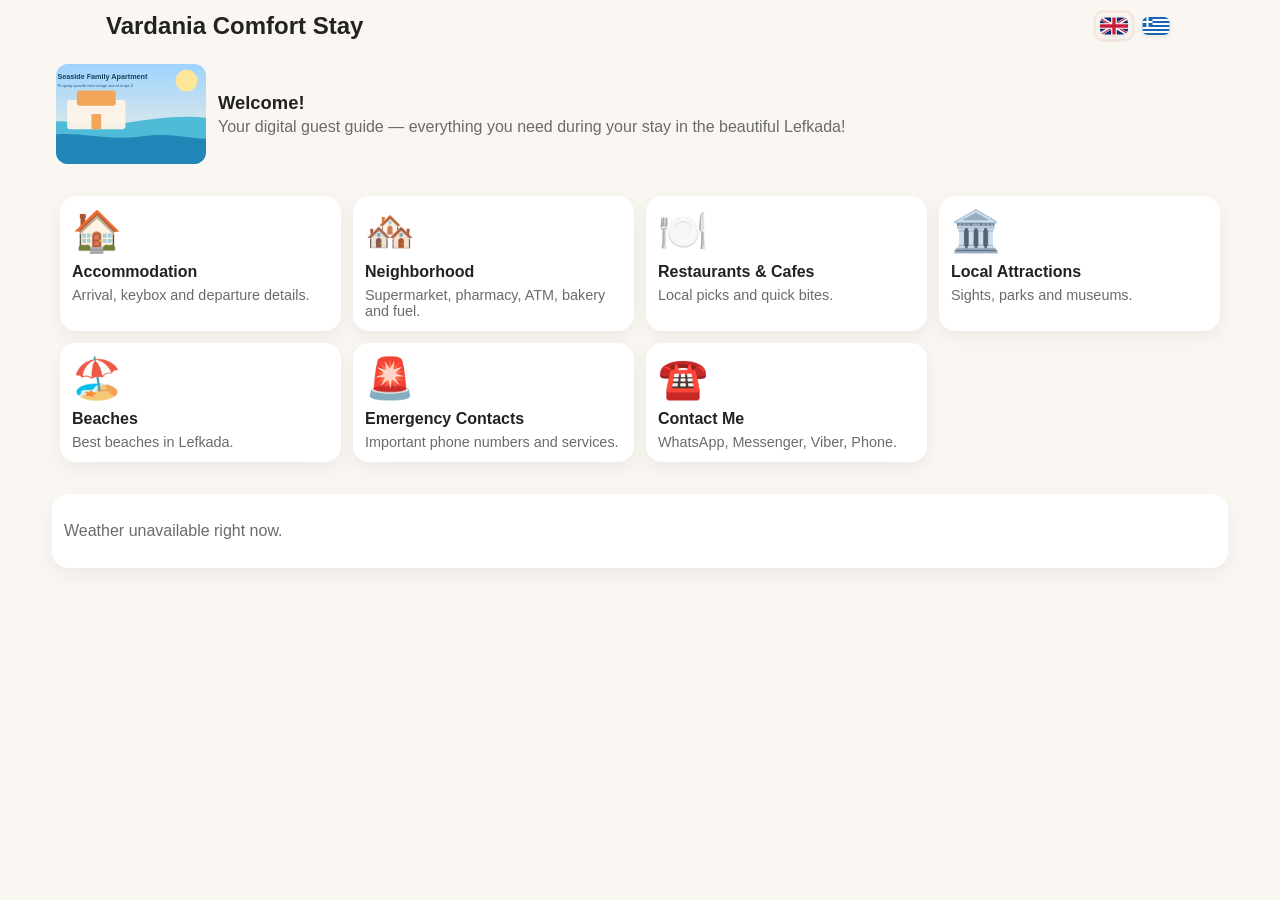
==== index.html @ e2b69347 "first commit" ====
<!doctype html>
<html lang="en">
  <head>
    <meta charset="utf-8" />
    <meta name="viewport" content="width=device-width,initial-scale=1" />
    <title>Apartment Guide</title>
    <link rel="icon" type="image/png" href="assets/images/favicon.png" />
    <link rel="stylesheet" href="assets/css/styles.css" />
  </head>
  <body>
    <header class="site-header">
      <div class="header-left">
        <div class="site-name">
          <span class="property-label" data-site-name>Cozy City Apartment</span>
        </div>
      </div>
      <div class="lang-switch" role="group" aria-label="Language switch">
        <button
          type="button"
          class="lang-btn active"
          data-lang="en"
          aria-label="Switch language to English"
        >
          <img
            src="assets/images/flag-gb.svg"
            alt="English"
            class="flag-icon"
          />
        </button>
        <button
          type="button"
          class="lang-btn"
          data-lang="gr"
          aria-label="Switch language to Greek"
        >
          <img src="assets/images/flag-gr.svg" alt="Greek" class="flag-icon" />
        </button>
      </div>
    </header>

    <main>
      <section class="hero">
        <img src="assets/images/house.png" alt="Apartment" class="hero-img" />
        <div class="hero-text">
          <h2 data-welcome-title>Welcome!</h2>
          <p data-welcome-text>
            Your digital guest guide — everything you need during your stay.
          </p>
        </div>
      </section>

      <section class="menu-grid" aria-label="Main navigation">
        <a class="card" href="pages/accommodation.html" data-card-id="checkin">
          <span class="card-icon">🏠</span>
          <h3>Accommodation</h3>
          <p>Arrival, keybox and departure details.</p>
        </a>

        <a
          class="card"
          href="pages/neighborhood.html"
          data-card-id="neighborhood"
        >
          <span class="card-icon">🏘️</span>
          <h3>Neighborhood</h3>
          <p>Supermarket, pharmacy, ATM, bakery and fuel.</p>
        </a>

        <a
          class="card"
          href="pages/restaurants.html"
          data-card-id="restaurants"
        >
          <span class="card-icon">🍽️</span>
          <h3>🍽 Restaurants</h3>
          <p>Our local picks and quick bites.</p>
        </a>

        <a
          class="card"
          href="pages/attractions.html"
          data-card-id="attractions"
        >
          <span class="card-icon">🏛️</span>
          <h3>Local Attractions</h3>
          <p>Sights, parks and museums nearby.</p>
        </a>

        <a class="card" href="pages/beaches.html" data-card-id="beaches">
          <span class="card-icon">🏖️</span>
          <h3>Beaches</h3>
          <p>Best beaches in Lefkada.</p>
        </a>

        <a class="card" href="pages/emergency.html" data-card-id="emergency">
          <span class="card-icon">🚨</span>
          <h3>Emergency Contacts</h3>
          <p>Important phone numbers and services.</p>
        </a>

        <a class="card" href="pages/contacts.html" data-card-id="contacts">
          <span class="card-icon">☎️</span>
          <h3>Contact Me</h3>
          <p>WhatsApp, Messenger, Viber and Phone.</p>
        </a>
      </section>
      <a
        class="weather-section"
        id="weather-section"
        aria-label="Open detailed weather for Lefkada (opens in new tab)"
        href="https://www.kairosradar.gr/kairos/leukada/10714543"
        target="_blank"
        rel="noopener noreferrer"
      >
        <div class="weather-top" role="presentation">
          <div class="weather-location" id="weather-location">Lefkada</div>
          <div class="weather-right">
            <div
              class="weather-current-icon"
              id="weather-current-icon"
              aria-hidden="true"
            ></div>
            <div class="weather-current-main">
              <div class="weather-current-temp" id="weather-current-temp">
                --°C
              </div>
              <div class="weather-desc" id="weather-desc">--</div>
            </div>
          </div>
        </div>
        <div class="forecast-row" id="forecast-row" aria-hidden="false"></div>
      </a>
    </main>

    <script src="assets/js/app.js"></script>
  </body>
</html>
---- assets/css/styles.css ----
:root {
  --bg: #faf7f3;
  --card: #fff;
  --muted: #6b6b6b;
  --accent: #c47a4a;
  --radius: 12px;
}
* {
  box-sizing: border-box;
}
body {
  font-family:
    -apple-system, BlinkMacSystemFont, "Segoe UI", Roboto, "Helvetica Neue",
    Arial;
  margin: 0;
  background: var(--bg);
  color: #222;
}
.site-header {
  display: flex;
  justify-content: space-between;
  align-items: center;
  padding: 12px 16px;
  background: transparent;
  gap: 12px;
}
.header-left {
  display: flex;
  align-items: center;
  gap: 12px;
}
.apt-name {
  font-size: 1rem;
  margin: 0;
}
.property-label {
  font-size: 1.5rem;
  font-weight: 600;
  white-space: nowrap;
  overflow: hidden;
  text-overflow: ellipsis;
  max-width: 240px;
}
.lang-switch {
  margin-left: auto;
  display: flex;
  gap: 6px;
  align-items: center;
}
.lang-btn {
  background: transparent;
  border: 0;
  padding: 4px;
  border-radius: 8px;
  margin-left: 0;
  line-height: 1;
  cursor: pointer;
  display: inline-flex;
  align-items: center;
  justify-content: center;
}
.flag-icon {
  width: 28px;
  height: 18px;
  border-radius: 6px;
  display: block;
  box-shadow: 0 2px 6px rgba(0, 0, 0, 0.08);
}
.lang-btn.active,
.lang-btn[aria-pressed="true"] {
  box-shadow: 0 0 0 3px rgba(196, 122, 74, 0.12);
}
.lang-btn {
  opacity: 0.95;
}
.lang-btn:focus {
  outline: 3px solid rgba(196, 122, 74, 0.18);
  outline-offset: 2px;
}

.hero {
  display: flex;
  align-items: center;
  gap: 12px;
  padding: 12px 16px;
}
.hero-img {
  width: 110px;
  height: 80px;
  border-radius: 12px;
  object-fit: cover;
  flex-shrink: 0;
}
.hero-text h2 {
  margin: 0;
  font-size: 1.15rem;
}
.hero-text p {
  margin: 4px 0 0;
  color: var(--muted);
}

.menu-grid {
  display: grid;
  grid-template-columns: repeat(2, 1fr);
  gap: 12px;
  padding: 12px;
}
.card {
  display: block;
  background: var(--card);
  padding: 12px;
  border-radius: 16px;
  text-decoration: none;
  color: inherit;
  box-shadow: 0 6px 18px rgba(0, 0, 0, 0.06);
  transition:
    transform 0.12s ease,
    box-shadow 0.12s ease;
}
.card:hover {
  transform: translateY(-4px);
  box-shadow: 0 10px 30px rgba(0, 0, 0, 0.09);
}
.card:active {
  transform: translateY(-1px);
}
.card-icon {
  font-size: 40px;
  display: block;
  margin-bottom: 8px;
}
.card h3 {
  margin: 0 0 6px;
  font-size: 1rem;
}
.card p {
  margin: 0;
  color: var(--muted);
  font-size: 0.9rem;
}

/* Page layout */
.page-header {
  display: flex;
  align-items: center;
  gap: 12px;
  padding: 12px 16px;
  background: transparent;
  flex-wrap: wrap;
}
.back {
  background: transparent;
  border: none;
  color: var(--accent);
  font-size: 1rem;
  padding: 8px;
  border-radius: 8px;
}
.page-content {
  padding: 12px 16px;
}
.section {
  background: var(--card);
  padding: 12px;
  border-radius: 16px;
  margin-bottom: 12px;
  box-shadow: 0 6px 14px rgba(0, 0, 0, 0.04);
}
.section h3 {
  margin-top: 0;
}

/* Shop buttons */
.shop-buttons {
  display: flex;
  flex-wrap: wrap;
  gap: 8px;
  margin-top: 8px;
}
.shop-btn {
  display: inline-flex;
  align-items: center;
  gap: 4px;
  padding: 8px 12px;
  border-radius: 8px;
  border: 1px solid rgba(196, 122, 74, 0.22);
  background: #f8efe8;
  color: #8b5530;
  text-decoration: none;
  font-size: 0.85rem;
  font-weight: 500;
  white-space: nowrap;
  transition:
    background 0.2s ease,
    border-color 0.2s ease;
}
.shop-btn:hover {
  background: #f4e5d9;
  border-color: rgba(196, 122, 74, 0.38);
}
.shop-btn:focus {
  outline: 3px solid rgba(196, 122, 74, 0.2);
  outline-offset: 2px;
}

.wifi-card {
  border-radius: 10px;
}

.wifi-password {
  display: flex;
  gap: 8px;
  align-items: center;
}
.wifi-password .muted {
  font-weight: 600;
}
.wifi-qr {
  padding: 8px;
  text-align: center;
  flex: 0 0 auto;
  display: flex;
  align-items: center;
  justify-content: center;
}
.wifi-qr img,
.wifi-qr .wifi-qr-image {
  width: 100%;
  max-width: 180px;
  height: auto;
  display: block;
  margin: 0 auto;
  border-radius: 8px;
}

@media (max-width: 600px) {
  .wifi-card {
    flex-direction: column;
    align-items: stretch;
  }
  .wifi-qr {
    margin-top: 8px;
  }
}

/* dataset cards images full-width inside card */
.ds-card img {
  width: 100%;
  height: auto;
  display: block;
  border-radius: 8px 8px 0 0;
}
.ds-card {
  background: var(--card);
  border-radius: 16px;
  overflow: hidden;
  box-shadow: 0 6px 14px rgba(0, 0, 0, 0.04);
  margin-bottom: 12px;
}
.ds-body {
  padding: 12px;
}
.beach-body p {
  margin: 15px 0;
}

.beach-body p:first-child {
  margin-top: -10px;
}

.ds-link {
  display: block;
  text-decoration: none;
  color: inherit;
}
.ds-link .ds-card:hover {
  transform: translateY(-4px);
}
.beach-link .beach-card {
  transition:
    transform 0.12s ease,
    box-shadow 0.12s ease;
}
.beach-link:hover .beach-card {
  transform: translateY(-4px);
  box-shadow: 0 10px 30px rgba(0, 0, 0, 0.08);
}
.time-estimate {
  font-weight: 600;
}

/* beaches card image overlay */
.beach-media {
  position: relative;
}

/* Beaches page */
.beaches-controls {
  display: flex;
  gap: 12px;
  padding: 12px 16px;
  flex-wrap: wrap;
  align-items: center;
  justify-content: center;
}
.beaches-controls input[type="search"] {
  width: 780px;
  padding: 12px 16px;
  border: 1px solid rgba(196, 122, 74, 0.22);
  border-radius: 12px;
  background: #fff;
  font: inherit;
  color: inherit;
  outline: none;
  transition: border-color 0.2s ease;
}
.beaches-controls input[type="search"]:focus {
  border-color: var(--accent);
  box-shadow: 0 0 0 3px rgba(196, 122, 74, 0.12);
}
.filter-btn {
  background: #f8efe8;
  border: 1px solid rgba(196, 122, 74, 0.22);
  color: #8b5530;
  padding: 10px 14px;
  border-radius: 10px;
  font: inherit;
  font-weight: 600;
  cursor: pointer;
  transition:
    background 0.2s ease,
    border-color 0.2s ease;
}
.filter-btn:hover {
  background: #f4e5d9;
}
.filter-btn.active {
  background: var(--accent);
  border-color: var(--accent);
  color: #fff;
}
.beaches-grid {
  display: grid;
  grid-template-columns: repeat(auto-fill, minmax(280px, 1fr));
  gap: 12px;
  padding: 12px 16px;
}
.beach-card {
  background: var(--card);
  border-radius: 16px;
  overflow: hidden;
  box-shadow: 0 6px 14px rgba(0, 0, 0, 0.04);
  transition:
    transform 0.12s ease,
    box-shadow 0.12s ease;
  height: 320px;
  display: flex;
  flex-direction: column;
}
.beach-card:hover {
  transform: translateY(-4px);
  box-shadow: 0 10px 30px rgba(0, 0, 0, 0.08);
}
.beach-media {
  height: 200px;
  overflow: hidden;
}
.beach-media img {
  width: 100%;
  height: 100%;
  display: block;
  object-fit: cover;
}
.beach-overlay {
  position: absolute;
  bottom: 0;
  left: 0;
  right: 0;
  padding: 8px;
  color: #fff;
}
.beach-overlay h3 {
  margin: 0;
  font-size: 1.8rem;
  -webkit-text-stroke: 1px rgba(0, 0, 0, 0.4);
  text-shadow: 1px 1px 2px rgba(0, 0, 0, 0.4);
}
.beach-body {
  flex: 1;
  padding: 12px;
  display: flex;
  flex-direction: column;
  justify-content: space-between;
}
.beach-body p {
  margin: 0;
  color: var(--muted);
  font-size: 0.9rem;
}
.beach-body p:first-child {
  margin-bottom: 8px;
}
.beach-body .time-estimate {
  margin-top: auto;
  font-weight: 600;
}

/* responsive beaches controls */
@media (max-width: 640px) {
  .beaches-controls {
    flex-direction: column;
    gap: 8px;
  }
  .beaches-controls input[type="search"] {
    width: 100%;
    max-width: 400px;
    margin: 0 auto;
  }
}

/* Restaurants page */
.ds-list {
  display: grid;
  grid-template-columns: repeat(auto-fill, minmax(280px, 1fr));
  gap: 12px;
  padding: 12px 16px;
}
.restaurant-link .restaurant-card {
  transition:
    transform 0.12s ease,
    box-shadow 0.12s ease;
}
.restaurant-link:hover .restaurant-card {
  transform: translateY(-4px);
  box-shadow: 0 10px 30px rgba(0, 0, 0, 0.08);
}
.restaurant-card {
  background: var(--card);
  border-radius: 16px;
  overflow: hidden;
  box-shadow: 0 6px 14px rgba(0, 0, 0, 0.04);
  transition:
    transform 0.12s ease,
    box-shadow 0.12s ease;
  height: 320px;
  display: flex;
  flex-direction: column;
}
.restaurant-media {
  height: 200px;
  overflow: hidden;
  position: relative;
}
.restaurant-media img {
  width: 100%;
  height: 100%;
  display: block;
  object-fit: cover;
}
.restaurant-overlay {
  position: absolute;
  bottom: 0;
  left: 0;
  padding: 8px;
  color: #fff;
}
.restaurant-overlay h3 {
  margin: 0;
  font-size: 1.8rem;
  -webkit-text-stroke: 1px rgba(0, 0, 0, 0.4);
  text-shadow: 1px 1px 2px rgba(0, 0, 0, 0.4);
}
.restaurant-body {
  flex: 1;
  padding: 12px;
  display: flex;
  flex-direction: column;
}
.restaurant-body p {
  margin: 0;
  color: var(--muted);
  font-size: 0.9rem;
}
.restaurant-body p:first-child {
  margin-bottom: 8px;
}
.restaurant-body .time-estimate {
  margin-top: auto;
  font-weight: 600;
}

/* Attractions page */
.attraction-link .attraction-card {
  transition:
    transform 0.12s ease,
    box-shadow 0.12s ease;
}
.attraction-link:hover .attraction-card {
  transform: translateY(-4px);
  box-shadow: 0 10px 30px rgba(0, 0, 0, 0.08);
}
.attraction-card {
  background: var(--card);
  border-radius: 16px;
  overflow: hidden;
  box-shadow: 0 6px 14px rgba(0, 0, 0, 0.04);
  transition:
    transform 0.12s ease,
    box-shadow 0.12s ease;
  height: 320px;
  display: flex;
  flex-direction: column;
}
.attraction-media {
  height: 200px;
  overflow: hidden;
  position: relative;
}
.attraction-media img {
  width: 100%;
  height: 100%;
  display: block;
  object-fit: cover;
}
.attraction-overlay {
  position: absolute;
  bottom: 0;
  left: 0;
  padding: 8px;
  color: #fff;
}
.attraction-overlay h3 {
  margin: 0;
  font-size: 1.8rem;
  -webkit-text-stroke: 1px rgba(0, 0, 0, 0.4);
  text-shadow: 1px 1px 2px rgba(0, 0, 0, 0.4);
}
.attraction-body {
  flex: 1;
  padding: 12px;
  display: flex;
  flex-direction: column;
}
.attraction-body p {
  margin: 0;
  color: var(--muted);
  font-size: 0.9rem;
}
.attraction-body p:first-child {
  margin-bottom: 8px;
}
.attraction-body .time-estimate {
  margin-top: auto;
  font-weight: 600;
}

/* emergency */
.emergency-grid {
  display: flex;
  flex-direction: column;
  gap: 10px;
}
.emergency-btn {
  display: block;
  text-decoration: none;
  text-align: center;
  padding: 12px;
  border-radius: 12px;
  background: #fff;
  color: #111;
  border: 2px solid #f1f1f1;
  font-size: 1rem;
}
.emergency-btn.call {
  background: #fff;
}
.emergency-primary {
  background: #c92a2a;
  color: #fff;
  font-weight: 700;
  font-size: 1.15rem;
  padding: 16px;
  border: none;
}
.emergency-row {
  display: flex;
  gap: 8px;
  flex-wrap: wrap;
}
.emergency-small {
  flex: 1;
}

.sr-only {
  position: absolute;
  width: 1px;
  height: 1px;
  padding: 0;
  margin: -1px;
  overflow: hidden;
  clip: rect(0, 0, 0, 0);
  white-space: nowrap;
  border: 0;
}

.btn {
  display: inline-flex;
  align-items: center;
  justify-content: center;
  min-height: 44px;
  padding: 10px 14px;
  border-radius: 10px;
  border: 1px solid rgba(196, 122, 74, 0.22);
  background: #f8efe8;
  color: #8b5530;
  text-decoration: none;
  font: inherit;
  font-weight: 600;
  cursor: pointer;
  transition:
    transform 0.12s ease,
    box-shadow 0.12s ease,
    background 0.12s ease;
}
.btn:hover {
  transform: translateY(-1px);
  box-shadow: 0 8px 18px rgba(0, 0, 0, 0.06);
  background: #f4e5d9;
}
.btn:focus {
  outline: 3px solid rgba(196, 122, 74, 0.2);
  outline-offset: 2px;
}
.btn:disabled {
  opacity: 0.7;
  cursor: wait;
  transform: none;
  box-shadow: none;
}
.btn-primary {
  background: var(--accent);
  border-color: var(--accent);
  color: #fff;
}
.btn-primary:hover {
  background: #b86d3d;
}

/* Contacts panel */
.contact-panel {
  display: flex;
  flex-direction: column;
  gap: 12px;
}
.contact-card {
  display: flex;
  align-items: center;
  gap: 12px;
  padding: 12px;
  background: var(--card);
  border-radius: 16px;
  box-shadow: 0 6px 14px rgba(0, 0, 0, 0.04);
  transition:
    transform 0.12s ease,
    box-shadow 0.12s ease,
    background 0.12s ease;
}
.contact-card:hover {
  transform: translateY(-2px);
  box-shadow: 0 10px 28px rgba(0, 0, 0, 0.08);
  cursor: pointer;
}
.contact-card:hover .btn {
  background: var(--accent);
  color: #fff;
  border-color: var(--accent);
}
.contact-card:focus-visible {
  outline: 3px solid rgba(196, 122, 74, 0.18);
  outline-offset: 4px;
}
.contact-icon {
  width: 48px;
  height: 48px;
  border-radius: 16px;
  display: inline-flex;
  align-items: center;
  justify-content: center;
  flex-shrink: 0;
  font-size: 1.3rem;
  color: currentColor;
  background: rgba(0, 0, 0, 0.04);
}
.contact-icon i {
  font-size: 1.8rem;
}
.contact-icon-phone {
  background: #857a49;
  color: #fff;
}
.contact-icon-whatsapp {
  background: #e6f7eb;
  color: #25d366;
}
.contact-icon-messenger {
  background: #e8f1ff;
  color: #0084ff;
}
.contact-icon-viber {
  background: #f5e7ff;
  color: #665cac;
}
.contact-icon-action {
  background: #fff1de;
  color: #8b5530;
  font-size: 1.4rem;
  line-height: 1;
}
.contact-body {
  flex: 1;
}
.contact-copy {
  margin-top: 4px;
  word-break: break-word;
}
.contact-actions {
  display: flex;
  gap: 8px;
}
.contact-actions {
  margin-left: auto;
  display: flex;
  gap: 8px;
  align-items: center;
}
.contact-actions .btn {
  padding: 10px 12px;
  border-radius: 10px;
  white-space: nowrap;
}

.contact-modal {
  position: fixed;
  inset: 0;
  display: flex;
  align-items: center;
  justify-content: center;
  padding: 16px;
  background: rgba(17, 21, 26, 0.7);
  z-index: 200;
}
.contact-modal[hidden] {
  display: none;
}
.contact-modal-dialog {
  width: min(100%, 520px);
  background: var(--card);
  border-radius: 16px;
  padding: 20px;
  box-shadow: 0 24px 60px rgba(0, 0, 0, 0.22);
}
.contact-modal-header {
  display: flex;
  align-items: flex-start;
  justify-content: space-between;
  gap: 16px;
  margin-bottom: 16px;
}
.contact-modal-header h2 {
  margin: 0 0 6px;
}
.contact-modal-header p {
  margin: 0;
}
.contact-modal-close {
  width: 40px;
  height: 40px;
  border: none;
  border-radius: 999px;
  background: #f5eee7;
  color: #6f4224;
  font: inherit;
  font-size: 1.5rem;
  line-height: 1;
  cursor: pointer;
  display: inline-flex;
  align-items: center;
  justify-content: center;
  flex-shrink: 0;
}
.contact-form-fields {
  display: flex;
  flex-direction: column;
  gap: 12px;
}
.contact-form textarea {
  width: 100%;
  min-height: 160px;
  padding: 14px;
  border: 1px solid rgba(196, 122, 74, 0.22);
  border-radius: 12px;
  background: #fff;
  font: inherit;
  color: inherit;
  resize: vertical;
}
.contact-form textarea:focus {
  outline: 3px solid rgba(196, 122, 74, 0.16);
  border-color: rgba(196, 122, 74, 0.38);
}
.contact-form-footer {
  display: flex;
  justify-content: flex-end;
  margin-top: 14px;
}
.contact-form-status {
  margin: 12px 0 0;
  min-height: 1.4em;
}
.contact-form-status.is-success {
  color: #1f7a45;
}
.contact-form-status.is-error {
  color: #b42318;
}
body.modal-open {
  overflow: hidden;
}

/* Weather section */
.weather-section {
  background: var(--card);
  margin: 12px;
  padding: 12px;
  border-radius: 16px;
  box-shadow: 0 8px 20px rgba(0, 0, 0, 0.05);
  display: block;
  text-decoration: none;
  color: inherit;
}
.weather-section:hover {
  box-shadow: 0 12px 36px rgba(0, 0, 0, 0.08);
}
.weather-section:focus {
  outline: 3px solid rgba(196, 122, 74, 0.12);
  outline-offset: 4px;
}
.weather-top {
  display: flex;
  align-items: center;
  gap: 12px;
  padding-bottom: 12px;
  border-bottom: 1px solid #f1f1f1;
}
.weather-location {
  font-size: 2.5rem;
  font-weight: 700;
}
.weather-current-icon {
  width: 70px;
}
.weather-right {
  display: flex;
  align-items: flex-end;
  margin-left: auto;
}
.weather-current-temp {
  font-size: 2rem;
  font-weight: 700;
  line-height: 1;
}
.weather-desc {
  color: var(--muted);
  font-size: 0.95rem;
  margin-top: 4px;
}
.weather-current-main {
  display: flex;
  flex-direction: column;
}
.forecast-row {
  display: flex;
  gap: 8px;
  flex-wrap: wrap;
  padding-top: 12px;
  justify-content: center;
}
.forecast-item {
  flex: 0 0 72px;
  width: 72px;
  padding: 8px;
  text-align: center;
  background: transparent;
  border-radius: 8px;
}
.forecast-item .day {
  font-size: 1rem;
  color: var(--muted);
  font-weight: bold;
  color: grey;
}
.forecast-item .icon {
  width: 32px;
  height: 32px;
  margin: 6px auto;
}
.forecast-item .temps {
  font-size: 0.85rem;
  color: var(--muted);
  font-weight: bold;
  color: rgb(51, 51, 51);
}

/* ensure no horizontal overflow */
img,
video,
svg {
  max-width: 100%;
  height: auto;
  display: block;
}
main,
header,
footer {
  max-width: 1100px;
  margin: 0 auto;
}

.restaurant {
  display: flex;
  gap: 12px;
  align-items: center;
}
.restaurant img {
  width: 72px;
  height: 56px;
  border-radius: 8px;
  object-fit: cover;
}
.muted {
  color: var(--muted);
}

/* responsive */
@media (min-width: 640px) {
  .menu-grid {
    grid-template-columns: repeat(3, 1fr);
    padding: 20px;
  }
  .hero-img {
    width: 150px;
    height: 100px;
  }
}
@media (min-width: 1000px) {
  .menu-grid {
    grid-template-columns: repeat(4, 1fr);
    max-width: 1200px;
    margin: 0 auto;
  }
  main {
    max-width: 1200px;
    margin: 0 auto;
  }
}

/* very narrow screens: stack cards vertically */
@media (max-width: 420px) {
  .menu-grid {
    grid-template-columns: 1fr;
  }
  .site-header,
  .page-header {
    align-items: flex-start;
  }
  .property-label {
    max-width: 180px;
  }
}

@media (max-width: 640px) {
  .contact-card {
    align-items: flex-start;
    flex-wrap: wrap;
  }
  .contact-actions {
    margin-left: 0;
    width: 100%;
  }
  .contact-actions .btn {
    width: 100%;
  }
  .contact-modal-dialog {
    padding: 16px;
  }
  .contact-form-footer {
    justify-content: stretch;
  }
  .contact-form-footer .btn {
    width: 100%;
  }
}

/* accessible focus */
.card:focus,
.back:focus {
  outline: 3px solid rgba(196, 122, 74, 0.18);
  outline-offset: 2px;
}
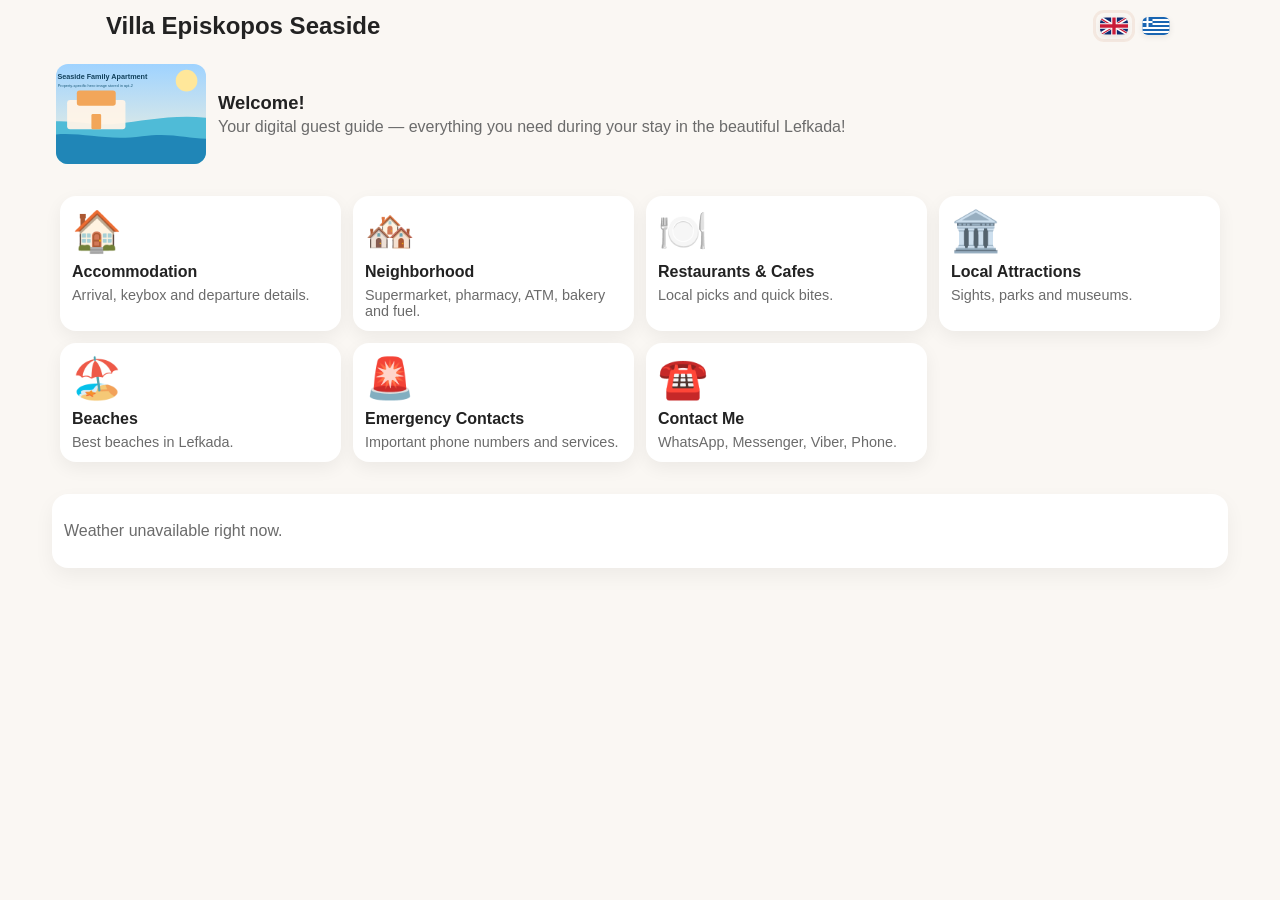
==== commit f262f44b: "Load property name dynamically from property.json instead of content files" ====
--- a/index.html
+++ b/index.html
@@ -1,137 +1,139 @@
-<!doctype html>
-<html lang="en">
-  <head>
-    <meta charset="utf-8" />
-    <meta name="viewport" content="width=device-width,initial-scale=1" />
-    <title>Apartment Guide</title>
-    <link rel="icon" type="image/png" href="assets/images/favicon.png" />
-    <link rel="stylesheet" href="assets/css/styles.css" />
-  </head>
-  <body>
-    <header class="site-header">
-      <div class="header-left">
-        <div class="site-name">
-          <span class="property-label" data-site-name>Cozy City Apartment</span>
-        </div>
-      </div>
-      <div class="lang-switch" role="group" aria-label="Language switch">
-        <button
-          type="button"
-          class="lang-btn active"
-          data-lang="en"
-          aria-label="Switch language to English"
-        >
-          <img
-            src="assets/images/flag-gb.svg"
-            alt="English"
-            class="flag-icon"
-          />
-        </button>
-        <button
-          type="button"
-          class="lang-btn"
-          data-lang="gr"
-          aria-label="Switch language to Greek"
-        >
-          <img src="assets/images/flag-gr.svg" alt="Greek" class="flag-icon" />
-        </button>
-      </div>
-    </header>
-
-    <main>
-      <section class="hero">
-        <img src="assets/images/house.png" alt="Apartment" class="hero-img" />
-        <div class="hero-text">
-          <h2 data-welcome-title>Welcome!</h2>
-          <p data-welcome-text>
-            Your digital guest guide — everything you need during your stay.
-          </p>
-        </div>
-      </section>
-
-      <section class="menu-grid" aria-label="Main navigation">
-        <a class="card" href="pages/accommodation.html" data-card-id="checkin">
-          <span class="card-icon">🏠</span>
-          <h3>Accommodation</h3>
-          <p>Arrival, keybox and departure details.</p>
-        </a>
-
-        <a
-          class="card"
-          href="pages/neighborhood.html"
-          data-card-id="neighborhood"
-        >
-          <span class="card-icon">🏘️</span>
-          <h3>Neighborhood</h3>
-          <p>Supermarket, pharmacy, ATM, bakery and fuel.</p>
-        </a>
-
-        <a
-          class="card"
-          href="pages/restaurants.html"
-          data-card-id="restaurants"
-        >
-          <span class="card-icon">🍽️</span>
-          <h3>🍽 Restaurants</h3>
-          <p>Our local picks and quick bites.</p>
-        </a>
-
-        <a
-          class="card"
-          href="pages/attractions.html"
-          data-card-id="attractions"
-        >
-          <span class="card-icon">🏛️</span>
-          <h3>Local Attractions</h3>
-          <p>Sights, parks and museums nearby.</p>
-        </a>
-
-        <a class="card" href="pages/beaches.html" data-card-id="beaches">
-          <span class="card-icon">🏖️</span>
-          <h3>Beaches</h3>
-          <p>Best beaches in Lefkada.</p>
-        </a>
-
-        <a class="card" href="pages/emergency.html" data-card-id="emergency">
-          <span class="card-icon">🚨</span>
-          <h3>Emergency Contacts</h3>
-          <p>Important phone numbers and services.</p>
-        </a>
-
-        <a class="card" href="pages/contacts.html" data-card-id="contacts">
-          <span class="card-icon">☎️</span>
-          <h3>Contact Me</h3>
-          <p>WhatsApp, Messenger, Viber and Phone.</p>
-        </a>
-      </section>
-      <a
-        class="weather-section"
-        id="weather-section"
-        aria-label="Open detailed weather for Lefkada (opens in new tab)"
-        href="https://www.kairosradar.gr/kairos/leukada/10714543"
-        target="_blank"
-        rel="noopener noreferrer"
-      >
-        <div class="weather-top" role="presentation">
-          <div class="weather-location" id="weather-location">Lefkada</div>
-          <div class="weather-right">
-            <div
-              class="weather-current-icon"
-              id="weather-current-icon"
-              aria-hidden="true"
-            ></div>
-            <div class="weather-current-main">
-              <div class="weather-current-temp" id="weather-current-temp">
-                --°C
-              </div>
-              <div class="weather-desc" id="weather-desc">--</div>
-            </div>
-          </div>
-        </div>
-        <div class="forecast-row" id="forecast-row" aria-hidden="false"></div>
-      </a>
-    </main>
-
-    <script src="assets/js/app.js"></script>
-  </body>
-</html>
+<!doctype html>
+<html lang="en">
+  <head>
+    <meta charset="utf-8" />
+    <meta name="viewport" content="width=device-width,initial-scale=1" />
+    <title>Apartment Guide</title>
+    <link rel="icon" type="image/png" href="assets/images/favicon.png" />
+    <link rel="stylesheet" href="assets/css/styles.css" />
+  </head>
+  <body>
+    <header class="site-header">
+      <div class="header-left">
+        <div class="site-name">
+          <span class="property-label" data-site-name
+            >Villa Episkopos Seaside</span
+          >
+        </div>
+      </div>
+      <div class="lang-switch" role="group" aria-label="Language switch">
+        <button
+          type="button"
+          class="lang-btn active"
+          data-lang="en"
+          aria-label="Switch language to English"
+        >
+          <img
+            src="assets/images/flag-gb.svg"
+            alt="English"
+            class="flag-icon"
+          />
+        </button>
+        <button
+          type="button"
+          class="lang-btn"
+          data-lang="gr"
+          aria-label="Switch language to Greek"
+        >
+          <img src="assets/images/flag-gr.svg" alt="Greek" class="flag-icon" />
+        </button>
+      </div>
+    </header>
+
+    <main>
+      <section class="hero">
+        <img src="assets/images/house.png" alt="Apartment" class="hero-img" />
+        <div class="hero-text">
+          <h2 data-welcome-title>Welcome!</h2>
+          <p data-welcome-text>
+            Your digital guest guide — everything you need during your stay.
+          </p>
+        </div>
+      </section>
+
+      <section class="menu-grid" aria-label="Main navigation">
+        <a class="card" href="pages/accommodation.html" data-card-id="checkin">
+          <span class="card-icon">🏠</span>
+          <h3>Accommodation</h3>
+          <p>Arrival, keybox and departure details.</p>
+        </a>
+
+        <a
+          class="card"
+          href="pages/neighborhood.html"
+          data-card-id="neighborhood"
+        >
+          <span class="card-icon">🏘️</span>
+          <h3>Neighborhood</h3>
+          <p>Supermarket, pharmacy, ATM, bakery and fuel.</p>
+        </a>
+
+        <a
+          class="card"
+          href="pages/restaurants.html"
+          data-card-id="restaurants"
+        >
+          <span class="card-icon">🍽️</span>
+          <h3>🍽 Restaurants</h3>
+          <p>Our local picks and quick bites.</p>
+        </a>
+
+        <a
+          class="card"
+          href="pages/attractions.html"
+          data-card-id="attractions"
+        >
+          <span class="card-icon">🏛️</span>
+          <h3>Local Attractions</h3>
+          <p>Sights, parks and museums nearby.</p>
+        </a>
+
+        <a class="card" href="pages/beaches.html" data-card-id="beaches">
+          <span class="card-icon">🏖️</span>
+          <h3>Beaches</h3>
+          <p>Best beaches in Lefkada.</p>
+        </a>
+
+        <a class="card" href="pages/emergency.html" data-card-id="emergency">
+          <span class="card-icon">🚨</span>
+          <h3>Emergency Contacts</h3>
+          <p>Important phone numbers and services.</p>
+        </a>
+
+        <a class="card" href="pages/contacts.html" data-card-id="contacts">
+          <span class="card-icon">☎️</span>
+          <h3>Contact Me</h3>
+          <p>WhatsApp, Messenger, Viber and Phone.</p>
+        </a>
+      </section>
+      <a
+        class="weather-section"
+        id="weather-section"
+        aria-label="Open detailed weather for Lefkada (opens in new tab)"
+        href="https://www.kairosradar.gr/kairos/leukada/10714543"
+        target="_blank"
+        rel="noopener noreferrer"
+      >
+        <div class="weather-top" role="presentation">
+          <div class="weather-location" id="weather-location">Lefkada</div>
+          <div class="weather-right">
+            <div
+              class="weather-current-icon"
+              id="weather-current-icon"
+              aria-hidden="true"
+            ></div>
+            <div class="weather-current-main">
+              <div class="weather-current-temp" id="weather-current-temp">
+                --°C
+              </div>
+              <div class="weather-desc" id="weather-desc">--</div>
+            </div>
+          </div>
+        </div>
+        <div class="forecast-row" id="forecast-row" aria-hidden="false"></div>
+      </a>
+    </main>
+
+    <script src="assets/js/app.js"></script>
+  </body>
+</html>
--- a/assets/css/styles.css
+++ b/assets/css/styles.css
@@ -1,1010 +1,1010 @@
-:root {
-  --bg: #faf7f3;
-  --card: #fff;
-  --muted: #6b6b6b;
-  --accent: #c47a4a;
-  --radius: 12px;
-}
-* {
-  box-sizing: border-box;
-}
-body {
-  font-family:
-    -apple-system, BlinkMacSystemFont, "Segoe UI", Roboto, "Helvetica Neue",
-    Arial;
-  margin: 0;
-  background: var(--bg);
-  color: #222;
-}
-.site-header {
-  display: flex;
-  justify-content: space-between;
-  align-items: center;
-  padding: 12px 16px;
-  background: transparent;
-  gap: 12px;
-}
-.header-left {
-  display: flex;
-  align-items: center;
-  gap: 12px;
-}
-.apt-name {
-  font-size: 1rem;
-  margin: 0;
-}
-.property-label {
-  font-size: 1.5rem;
-  font-weight: 600;
-  white-space: nowrap;
-  overflow: hidden;
-  text-overflow: ellipsis;
-  max-width: 240px;
-}
-.lang-switch {
-  margin-left: auto;
-  display: flex;
-  gap: 6px;
-  align-items: center;
-}
-.lang-btn {
-  background: transparent;
-  border: 0;
-  padding: 4px;
-  border-radius: 8px;
-  margin-left: 0;
-  line-height: 1;
-  cursor: pointer;
-  display: inline-flex;
-  align-items: center;
-  justify-content: center;
-}
-.flag-icon {
-  width: 28px;
-  height: 18px;
-  border-radius: 6px;
-  display: block;
-  box-shadow: 0 2px 6px rgba(0, 0, 0, 0.08);
-}
-.lang-btn.active,
-.lang-btn[aria-pressed="true"] {
-  box-shadow: 0 0 0 3px rgba(196, 122, 74, 0.12);
-}
-.lang-btn {
-  opacity: 0.95;
-}
-.lang-btn:focus {
-  outline: 3px solid rgba(196, 122, 74, 0.18);
-  outline-offset: 2px;
-}
-
-.hero {
-  display: flex;
-  align-items: center;
-  gap: 12px;
-  padding: 12px 16px;
-}
-.hero-img {
-  width: 110px;
-  height: 80px;
-  border-radius: 12px;
-  object-fit: cover;
-  flex-shrink: 0;
-}
-.hero-text h2 {
-  margin: 0;
-  font-size: 1.15rem;
-}
-.hero-text p {
-  margin: 4px 0 0;
-  color: var(--muted);
-}
-
-.menu-grid {
-  display: grid;
-  grid-template-columns: repeat(2, 1fr);
-  gap: 12px;
-  padding: 12px;
-}
-.card {
-  display: block;
-  background: var(--card);
-  padding: 12px;
-  border-radius: 16px;
-  text-decoration: none;
-  color: inherit;
-  box-shadow: 0 6px 18px rgba(0, 0, 0, 0.06);
-  transition:
-    transform 0.12s ease,
-    box-shadow 0.12s ease;
-}
-.card:hover {
-  transform: translateY(-4px);
-  box-shadow: 0 10px 30px rgba(0, 0, 0, 0.09);
-}
-.card:active {
-  transform: translateY(-1px);
-}
-.card-icon {
-  font-size: 40px;
-  display: block;
-  margin-bottom: 8px;
-}
-.card h3 {
-  margin: 0 0 6px;
-  font-size: 1rem;
-}
-.card p {
-  margin: 0;
-  color: var(--muted);
-  font-size: 0.9rem;
-}
-
-/* Page layout */
-.page-header {
-  display: flex;
-  align-items: center;
-  gap: 12px;
-  padding: 12px 16px;
-  background: transparent;
-  flex-wrap: wrap;
-}
-.back {
-  background: transparent;
-  border: none;
-  color: var(--accent);
-  font-size: 1rem;
-  padding: 8px;
-  border-radius: 8px;
-}
-.page-content {
-  padding: 12px 16px;
-}
-.section {
-  background: var(--card);
-  padding: 12px;
-  border-radius: 16px;
-  margin-bottom: 12px;
-  box-shadow: 0 6px 14px rgba(0, 0, 0, 0.04);
-}
-.section h3 {
-  margin-top: 0;
-}
-
-/* Shop buttons */
-.shop-buttons {
-  display: flex;
-  flex-wrap: wrap;
-  gap: 8px;
-  margin-top: 8px;
-}
-.shop-btn {
-  display: inline-flex;
-  align-items: center;
-  gap: 4px;
-  padding: 8px 12px;
-  border-radius: 8px;
-  border: 1px solid rgba(196, 122, 74, 0.22);
-  background: #f8efe8;
-  color: #8b5530;
-  text-decoration: none;
-  font-size: 0.85rem;
-  font-weight: 500;
-  white-space: nowrap;
-  transition:
-    background 0.2s ease,
-    border-color 0.2s ease;
-}
-.shop-btn:hover {
-  background: #f4e5d9;
-  border-color: rgba(196, 122, 74, 0.38);
-}
-.shop-btn:focus {
-  outline: 3px solid rgba(196, 122, 74, 0.2);
-  outline-offset: 2px;
-}
-
-.wifi-card {
-  border-radius: 10px;
-}
-
-.wifi-password {
-  display: flex;
-  gap: 8px;
-  align-items: center;
-}
-.wifi-password .muted {
-  font-weight: 600;
-}
-.wifi-qr {
-  padding: 8px;
-  text-align: center;
-  flex: 0 0 auto;
-  display: flex;
-  align-items: center;
-  justify-content: center;
-}
-.wifi-qr img,
-.wifi-qr .wifi-qr-image {
-  width: 100%;
-  max-width: 180px;
-  height: auto;
-  display: block;
-  margin: 0 auto;
-  border-radius: 8px;
-}
-
-@media (max-width: 600px) {
-  .wifi-card {
-    flex-direction: column;
-    align-items: stretch;
-  }
-  .wifi-qr {
-    margin-top: 8px;
-  }
-}
-
-/* dataset cards images full-width inside card */
-.ds-card img {
-  width: 100%;
-  height: auto;
-  display: block;
-  border-radius: 8px 8px 0 0;
-}
-.ds-card {
-  background: var(--card);
-  border-radius: 16px;
-  overflow: hidden;
-  box-shadow: 0 6px 14px rgba(0, 0, 0, 0.04);
-  margin-bottom: 12px;
-}
-.ds-body {
-  padding: 12px;
-}
-.beach-body p {
-  margin: 15px 0;
-}
-
-.beach-body p:first-child {
-  margin-top: -10px;
-}
-
-.ds-link {
-  display: block;
-  text-decoration: none;
-  color: inherit;
-}
-.ds-link .ds-card:hover {
-  transform: translateY(-4px);
-}
-.beach-link .beach-card {
-  transition:
-    transform 0.12s ease,
-    box-shadow 0.12s ease;
-}
-.beach-link:hover .beach-card {
-  transform: translateY(-4px);
-  box-shadow: 0 10px 30px rgba(0, 0, 0, 0.08);
-}
-.time-estimate {
-  font-weight: 600;
-}
-
-/* beaches card image overlay */
-.beach-media {
-  position: relative;
-}
-
-/* Beaches page */
-.beaches-controls {
-  display: flex;
-  gap: 12px;
-  padding: 12px 16px;
-  flex-wrap: wrap;
-  align-items: center;
-  justify-content: center;
-}
-.beaches-controls input[type="search"] {
-  width: 780px;
-  padding: 12px 16px;
-  border: 1px solid rgba(196, 122, 74, 0.22);
-  border-radius: 12px;
-  background: #fff;
-  font: inherit;
-  color: inherit;
-  outline: none;
-  transition: border-color 0.2s ease;
-}
-.beaches-controls input[type="search"]:focus {
-  border-color: var(--accent);
-  box-shadow: 0 0 0 3px rgba(196, 122, 74, 0.12);
-}
-.filter-btn {
-  background: #f8efe8;
-  border: 1px solid rgba(196, 122, 74, 0.22);
-  color: #8b5530;
-  padding: 10px 14px;
-  border-radius: 10px;
-  font: inherit;
-  font-weight: 600;
-  cursor: pointer;
-  transition:
-    background 0.2s ease,
-    border-color 0.2s ease;
-}
-.filter-btn:hover {
-  background: #f4e5d9;
-}
-.filter-btn.active {
-  background: var(--accent);
-  border-color: var(--accent);
-  color: #fff;
-}
-.beaches-grid {
-  display: grid;
-  grid-template-columns: repeat(auto-fill, minmax(280px, 1fr));
-  gap: 12px;
-  padding: 12px 16px;
-}
-.beach-card {
-  background: var(--card);
-  border-radius: 16px;
-  overflow: hidden;
-  box-shadow: 0 6px 14px rgba(0, 0, 0, 0.04);
-  transition:
-    transform 0.12s ease,
-    box-shadow 0.12s ease;
-  height: 320px;
-  display: flex;
-  flex-direction: column;
-}
-.beach-card:hover {
-  transform: translateY(-4px);
-  box-shadow: 0 10px 30px rgba(0, 0, 0, 0.08);
-}
-.beach-media {
-  height: 200px;
-  overflow: hidden;
-}
-.beach-media img {
-  width: 100%;
-  height: 100%;
-  display: block;
-  object-fit: cover;
-}
-.beach-overlay {
-  position: absolute;
-  bottom: 0;
-  left: 0;
-  right: 0;
-  padding: 8px;
-  color: #fff;
-}
-.beach-overlay h3 {
-  margin: 0;
-  font-size: 1.8rem;
-  -webkit-text-stroke: 1px rgba(0, 0, 0, 0.4);
-  text-shadow: 1px 1px 2px rgba(0, 0, 0, 0.4);
-}
-.beach-body {
-  flex: 1;
-  padding: 12px;
-  display: flex;
-  flex-direction: column;
-  justify-content: space-between;
-}
-.beach-body p {
-  margin: 0;
-  color: var(--muted);
-  font-size: 0.9rem;
-}
-.beach-body p:first-child {
-  margin-bottom: 8px;
-}
-.beach-body .time-estimate {
-  margin-top: auto;
-  font-weight: 600;
-}
-
-/* responsive beaches controls */
-@media (max-width: 640px) {
-  .beaches-controls {
-    flex-direction: column;
-    gap: 8px;
-  }
-  .beaches-controls input[type="search"] {
-    width: 100%;
-    max-width: 400px;
-    margin: 0 auto;
-  }
-}
-
-/* Restaurants page */
-.ds-list {
-  display: grid;
-  grid-template-columns: repeat(auto-fill, minmax(280px, 1fr));
-  gap: 12px;
-  padding: 12px 16px;
-}
-.restaurant-link .restaurant-card {
-  transition:
-    transform 0.12s ease,
-    box-shadow 0.12s ease;
-}
-.restaurant-link:hover .restaurant-card {
-  transform: translateY(-4px);
-  box-shadow: 0 10px 30px rgba(0, 0, 0, 0.08);
-}
-.restaurant-card {
-  background: var(--card);
-  border-radius: 16px;
-  overflow: hidden;
-  box-shadow: 0 6px 14px rgba(0, 0, 0, 0.04);
-  transition:
-    transform 0.12s ease,
-    box-shadow 0.12s ease;
-  height: 320px;
-  display: flex;
-  flex-direction: column;
-}
-.restaurant-media {
-  height: 200px;
-  overflow: hidden;
-  position: relative;
-}
-.restaurant-media img {
-  width: 100%;
-  height: 100%;
-  display: block;
-  object-fit: cover;
-}
-.restaurant-overlay {
-  position: absolute;
-  bottom: 0;
-  left: 0;
-  padding: 8px;
-  color: #fff;
-}
-.restaurant-overlay h3 {
-  margin: 0;
-  font-size: 1.8rem;
-  -webkit-text-stroke: 1px rgba(0, 0, 0, 0.4);
-  text-shadow: 1px 1px 2px rgba(0, 0, 0, 0.4);
-}
-.restaurant-body {
-  flex: 1;
-  padding: 12px;
-  display: flex;
-  flex-direction: column;
-}
-.restaurant-body p {
-  margin: 0;
-  color: var(--muted);
-  font-size: 0.9rem;
-}
-.restaurant-body p:first-child {
-  margin-bottom: 8px;
-}
-.restaurant-body .time-estimate {
-  margin-top: auto;
-  font-weight: 600;
-}
-
-/* Attractions page */
-.attraction-link .attraction-card {
-  transition:
-    transform 0.12s ease,
-    box-shadow 0.12s ease;
-}
-.attraction-link:hover .attraction-card {
-  transform: translateY(-4px);
-  box-shadow: 0 10px 30px rgba(0, 0, 0, 0.08);
-}
-.attraction-card {
-  background: var(--card);
-  border-radius: 16px;
-  overflow: hidden;
-  box-shadow: 0 6px 14px rgba(0, 0, 0, 0.04);
-  transition:
-    transform 0.12s ease,
-    box-shadow 0.12s ease;
-  height: 320px;
-  display: flex;
-  flex-direction: column;
-}
-.attraction-media {
-  height: 200px;
-  overflow: hidden;
-  position: relative;
-}
-.attraction-media img {
-  width: 100%;
-  height: 100%;
-  display: block;
-  object-fit: cover;
-}
-.attraction-overlay {
-  position: absolute;
-  bottom: 0;
-  left: 0;
-  padding: 8px;
-  color: #fff;
-}
-.attraction-overlay h3 {
-  margin: 0;
-  font-size: 1.8rem;
-  -webkit-text-stroke: 1px rgba(0, 0, 0, 0.4);
-  text-shadow: 1px 1px 2px rgba(0, 0, 0, 0.4);
-}
-.attraction-body {
-  flex: 1;
-  padding: 12px;
-  display: flex;
-  flex-direction: column;
-}
-.attraction-body p {
-  margin: 0;
-  color: var(--muted);
-  font-size: 0.9rem;
-}
-.attraction-body p:first-child {
-  margin-bottom: 8px;
-}
-.attraction-body .time-estimate {
-  margin-top: auto;
-  font-weight: 600;
-}
-
-/* emergency */
-.emergency-grid {
-  display: flex;
-  flex-direction: column;
-  gap: 10px;
-}
-.emergency-btn {
-  display: block;
-  text-decoration: none;
-  text-align: center;
-  padding: 12px;
-  border-radius: 12px;
-  background: #fff;
-  color: #111;
-  border: 2px solid #f1f1f1;
-  font-size: 1rem;
-}
-.emergency-btn.call {
-  background: #fff;
-}
-.emergency-primary {
-  background: #c92a2a;
-  color: #fff;
-  font-weight: 700;
-  font-size: 1.15rem;
-  padding: 16px;
-  border: none;
-}
-.emergency-row {
-  display: flex;
-  gap: 8px;
-  flex-wrap: wrap;
-}
-.emergency-small {
-  flex: 1;
-}
-
-.sr-only {
-  position: absolute;
-  width: 1px;
-  height: 1px;
-  padding: 0;
-  margin: -1px;
-  overflow: hidden;
-  clip: rect(0, 0, 0, 0);
-  white-space: nowrap;
-  border: 0;
-}
-
-.btn {
-  display: inline-flex;
-  align-items: center;
-  justify-content: center;
-  min-height: 44px;
-  padding: 10px 14px;
-  border-radius: 10px;
-  border: 1px solid rgba(196, 122, 74, 0.22);
-  background: #f8efe8;
-  color: #8b5530;
-  text-decoration: none;
-  font: inherit;
-  font-weight: 600;
-  cursor: pointer;
-  transition:
-    transform 0.12s ease,
-    box-shadow 0.12s ease,
-    background 0.12s ease;
-}
-.btn:hover {
-  transform: translateY(-1px);
-  box-shadow: 0 8px 18px rgba(0, 0, 0, 0.06);
-  background: #f4e5d9;
-}
-.btn:focus {
-  outline: 3px solid rgba(196, 122, 74, 0.2);
-  outline-offset: 2px;
-}
-.btn:disabled {
-  opacity: 0.7;
-  cursor: wait;
-  transform: none;
-  box-shadow: none;
-}
-.btn-primary {
-  background: var(--accent);
-  border-color: var(--accent);
-  color: #fff;
-}
-.btn-primary:hover {
-  background: #b86d3d;
-}
-
-/* Contacts panel */
-.contact-panel {
-  display: flex;
-  flex-direction: column;
-  gap: 12px;
-}
-.contact-card {
-  display: flex;
-  align-items: center;
-  gap: 12px;
-  padding: 12px;
-  background: var(--card);
-  border-radius: 16px;
-  box-shadow: 0 6px 14px rgba(0, 0, 0, 0.04);
-  transition:
-    transform 0.12s ease,
-    box-shadow 0.12s ease,
-    background 0.12s ease;
-}
-.contact-card:hover {
-  transform: translateY(-2px);
-  box-shadow: 0 10px 28px rgba(0, 0, 0, 0.08);
-  cursor: pointer;
-}
-.contact-card:hover .btn {
-  background: var(--accent);
-  color: #fff;
-  border-color: var(--accent);
-}
-.contact-card:focus-visible {
-  outline: 3px solid rgba(196, 122, 74, 0.18);
-  outline-offset: 4px;
-}
-.contact-icon {
-  width: 48px;
-  height: 48px;
-  border-radius: 16px;
-  display: inline-flex;
-  align-items: center;
-  justify-content: center;
-  flex-shrink: 0;
-  font-size: 1.3rem;
-  color: currentColor;
-  background: rgba(0, 0, 0, 0.04);
-}
-.contact-icon i {
-  font-size: 1.8rem;
-}
-.contact-icon-phone {
-  background: #857a49;
-  color: #fff;
-}
-.contact-icon-whatsapp {
-  background: #e6f7eb;
-  color: #25d366;
-}
-.contact-icon-messenger {
-  background: #e8f1ff;
-  color: #0084ff;
-}
-.contact-icon-viber {
-  background: #f5e7ff;
-  color: #665cac;
-}
-.contact-icon-action {
-  background: #fff1de;
-  color: #8b5530;
-  font-size: 1.4rem;
-  line-height: 1;
-}
-.contact-body {
-  flex: 1;
-}
-.contact-copy {
-  margin-top: 4px;
-  word-break: break-word;
-}
-.contact-actions {
-  display: flex;
-  gap: 8px;
-}
-.contact-actions {
-  margin-left: auto;
-  display: flex;
-  gap: 8px;
-  align-items: center;
-}
-.contact-actions .btn {
-  padding: 10px 12px;
-  border-radius: 10px;
-  white-space: nowrap;
-}
-
-.contact-modal {
-  position: fixed;
-  inset: 0;
-  display: flex;
-  align-items: center;
-  justify-content: center;
-  padding: 16px;
-  background: rgba(17, 21, 26, 0.7);
-  z-index: 200;
-}
-.contact-modal[hidden] {
-  display: none;
-}
-.contact-modal-dialog {
-  width: min(100%, 520px);
-  background: var(--card);
-  border-radius: 16px;
-  padding: 20px;
-  box-shadow: 0 24px 60px rgba(0, 0, 0, 0.22);
-}
-.contact-modal-header {
-  display: flex;
-  align-items: flex-start;
-  justify-content: space-between;
-  gap: 16px;
-  margin-bottom: 16px;
-}
-.contact-modal-header h2 {
-  margin: 0 0 6px;
-}
-.contact-modal-header p {
-  margin: 0;
-}
-.contact-modal-close {
-  width: 40px;
-  height: 40px;
-  border: none;
-  border-radius: 999px;
-  background: #f5eee7;
-  color: #6f4224;
-  font: inherit;
-  font-size: 1.5rem;
-  line-height: 1;
-  cursor: pointer;
-  display: inline-flex;
-  align-items: center;
-  justify-content: center;
-  flex-shrink: 0;
-}
-.contact-form-fields {
-  display: flex;
-  flex-direction: column;
-  gap: 12px;
-}
-.contact-form textarea {
-  width: 100%;
-  min-height: 160px;
-  padding: 14px;
-  border: 1px solid rgba(196, 122, 74, 0.22);
-  border-radius: 12px;
-  background: #fff;
-  font: inherit;
-  color: inherit;
-  resize: vertical;
-}
-.contact-form textarea:focus {
-  outline: 3px solid rgba(196, 122, 74, 0.16);
-  border-color: rgba(196, 122, 74, 0.38);
-}
-.contact-form-footer {
-  display: flex;
-  justify-content: flex-end;
-  margin-top: 14px;
-}
-.contact-form-status {
-  margin: 12px 0 0;
-  min-height: 1.4em;
-}
-.contact-form-status.is-success {
-  color: #1f7a45;
-}
-.contact-form-status.is-error {
-  color: #b42318;
-}
-body.modal-open {
-  overflow: hidden;
-}
-
-/* Weather section */
-.weather-section {
-  background: var(--card);
-  margin: 12px;
-  padding: 12px;
-  border-radius: 16px;
-  box-shadow: 0 8px 20px rgba(0, 0, 0, 0.05);
-  display: block;
-  text-decoration: none;
-  color: inherit;
-}
-.weather-section:hover {
-  box-shadow: 0 12px 36px rgba(0, 0, 0, 0.08);
-}
-.weather-section:focus {
-  outline: 3px solid rgba(196, 122, 74, 0.12);
-  outline-offset: 4px;
-}
-.weather-top {
-  display: flex;
-  align-items: center;
-  gap: 12px;
-  padding-bottom: 12px;
-  border-bottom: 1px solid #f1f1f1;
-}
-.weather-location {
-  font-size: 2.5rem;
-  font-weight: 700;
-}
-.weather-current-icon {
-  width: 70px;
-}
-.weather-right {
-  display: flex;
-  align-items: flex-end;
-  margin-left: auto;
-}
-.weather-current-temp {
-  font-size: 2rem;
-  font-weight: 700;
-  line-height: 1;
-}
-.weather-desc {
-  color: var(--muted);
-  font-size: 0.95rem;
-  margin-top: 4px;
-}
-.weather-current-main {
-  display: flex;
-  flex-direction: column;
-}
-.forecast-row {
-  display: flex;
-  gap: 8px;
-  flex-wrap: wrap;
-  padding-top: 12px;
-  justify-content: center;
-}
-.forecast-item {
-  flex: 0 0 72px;
-  width: 72px;
-  padding: 8px;
-  text-align: center;
-  background: transparent;
-  border-radius: 8px;
-}
-.forecast-item .day {
-  font-size: 1rem;
-  color: var(--muted);
-  font-weight: bold;
-  color: grey;
-}
-.forecast-item .icon {
-  width: 32px;
-  height: 32px;
-  margin: 6px auto;
-}
-.forecast-item .temps {
-  font-size: 0.85rem;
-  color: var(--muted);
-  font-weight: bold;
-  color: rgb(51, 51, 51);
-}
-
-/* ensure no horizontal overflow */
-img,
-video,
-svg {
-  max-width: 100%;
-  height: auto;
-  display: block;
-}
-main,
-header,
-footer {
-  max-width: 1100px;
-  margin: 0 auto;
-}
-
-.restaurant {
-  display: flex;
-  gap: 12px;
-  align-items: center;
-}
-.restaurant img {
-  width: 72px;
-  height: 56px;
-  border-radius: 8px;
-  object-fit: cover;
-}
-.muted {
-  color: var(--muted);
-}
-
-/* responsive */
-@media (min-width: 640px) {
-  .menu-grid {
-    grid-template-columns: repeat(3, 1fr);
-    padding: 20px;
-  }
-  .hero-img {
-    width: 150px;
-    height: 100px;
-  }
-}
-@media (min-width: 1000px) {
-  .menu-grid {
-    grid-template-columns: repeat(4, 1fr);
-    max-width: 1200px;
-    margin: 0 auto;
-  }
-  main {
-    max-width: 1200px;
-    margin: 0 auto;
-  }
-}
-
-/* very narrow screens: stack cards vertically */
-@media (max-width: 420px) {
-  .menu-grid {
-    grid-template-columns: 1fr;
-  }
-  .site-header,
-  .page-header {
-    align-items: flex-start;
-  }
-  .property-label {
-    max-width: 180px;
-  }
-}
-
-@media (max-width: 640px) {
-  .contact-card {
-    align-items: flex-start;
-    flex-wrap: wrap;
-  }
-  .contact-actions {
-    margin-left: 0;
-    width: 100%;
-  }
-  .contact-actions .btn {
-    width: 100%;
-  }
-  .contact-modal-dialog {
-    padding: 16px;
-  }
-  .contact-form-footer {
-    justify-content: stretch;
-  }
-  .contact-form-footer .btn {
-    width: 100%;
-  }
-}
-
-/* accessible focus */
-.card:focus,
-.back:focus {
-  outline: 3px solid rgba(196, 122, 74, 0.18);
-  outline-offset: 2px;
-}
+:root {
+  --bg: #faf7f3;
+  --card: #fff;
+  --muted: #6b6b6b;
+  --accent: #c47a4a;
+  --radius: 12px;
+}
+* {
+  box-sizing: border-box;
+}
+body {
+  font-family:
+    -apple-system, BlinkMacSystemFont, "Segoe UI", Roboto, "Helvetica Neue",
+    Arial;
+  margin: 0;
+  background: var(--bg);
+  color: #222;
+}
+.site-header {
+  display: flex;
+  justify-content: space-between;
+  align-items: center;
+  padding: 12px 16px;
+  background: transparent;
+  gap: 12px;
+}
+.header-left {
+  display: flex;
+  align-items: center;
+  gap: 12px;
+}
+.apt-name {
+  font-size: 1rem;
+  margin: 0;
+}
+.property-label {
+  font-size: 1.5rem;
+  font-weight: 600;
+  white-space: nowrap;
+  overflow: hidden;
+  text-overflow: ellipsis;
+  max-width: 240px;
+}
+.lang-switch {
+  margin-left: auto;
+  display: flex;
+  gap: 6px;
+  align-items: center;
+}
+.lang-btn {
+  background: transparent;
+  border: 0;
+  padding: 4px;
+  border-radius: 8px;
+  margin-left: 0;
+  line-height: 1;
+  cursor: pointer;
+  display: inline-flex;
+  align-items: center;
+  justify-content: center;
+}
+.flag-icon {
+  width: 28px;
+  height: 18px;
+  border-radius: 6px;
+  display: block;
+  box-shadow: 0 2px 6px rgba(0, 0, 0, 0.08);
+}
+.lang-btn.active,
+.lang-btn[aria-pressed="true"] {
+  box-shadow: 0 0 0 3px rgba(196, 122, 74, 0.12);
+}
+.lang-btn {
+  opacity: 0.95;
+}
+.lang-btn:focus {
+  outline: 3px solid rgba(196, 122, 74, 0.18);
+  outline-offset: 2px;
+}
+
+.hero {
+  display: flex;
+  align-items: center;
+  gap: 12px;
+  padding: 12px 16px;
+}
+.hero-img {
+  width: 110px;
+  height: 80px;
+  border-radius: 12px;
+  object-fit: cover;
+  flex-shrink: 0;
+}
+.hero-text h2 {
+  margin: 0;
+  font-size: 1.15rem;
+}
+.hero-text p {
+  margin: 4px 0 0;
+  color: var(--muted);
+}
+
+.menu-grid {
+  display: grid;
+  grid-template-columns: repeat(2, 1fr);
+  gap: 12px;
+  padding: 12px;
+}
+.card {
+  display: block;
+  background: var(--card);
+  padding: 12px;
+  border-radius: 16px;
+  text-decoration: none;
+  color: inherit;
+  box-shadow: 0 6px 18px rgba(0, 0, 0, 0.06);
+  transition:
+    transform 0.12s ease,
+    box-shadow 0.12s ease;
+}
+.card:hover {
+  transform: translateY(-4px);
+  box-shadow: 0 10px 30px rgba(0, 0, 0, 0.09);
+}
+.card:active {
+  transform: translateY(-1px);
+}
+.card-icon {
+  font-size: 40px;
+  display: block;
+  margin-bottom: 8px;
+}
+.card h3 {
+  margin: 0 0 6px;
+  font-size: 1rem;
+}
+.card p {
+  margin: 0;
+  color: var(--muted);
+  font-size: 0.9rem;
+}
+
+/* Page layout */
+.page-header {
+  display: flex;
+  align-items: center;
+  gap: 12px;
+  padding: 12px 16px;
+  background: transparent;
+  flex-wrap: wrap;
+}
+.back {
+  background: transparent;
+  border: none;
+  color: var(--accent);
+  font-size: 1rem;
+  padding: 8px;
+  border-radius: 8px;
+}
+.page-content {
+  padding: 12px 16px;
+}
+.section {
+  background: var(--card);
+  padding: 12px;
+  border-radius: 16px;
+  margin-bottom: 12px;
+  box-shadow: 0 6px 14px rgba(0, 0, 0, 0.04);
+}
+.section h3 {
+  margin-top: 0;
+}
+
+/* Shop buttons */
+.shop-buttons {
+  display: flex;
+  flex-wrap: wrap;
+  gap: 8px;
+  margin-top: 8px;
+}
+.shop-btn {
+  display: inline-flex;
+  align-items: center;
+  gap: 4px;
+  padding: 8px 12px;
+  border-radius: 8px;
+  border: 1px solid rgba(196, 122, 74, 0.22);
+  background: #f8efe8;
+  color: #8b5530;
+  text-decoration: none;
+  font-size: 0.85rem;
+  font-weight: 500;
+  white-space: nowrap;
+  transition:
+    background 0.2s ease,
+    border-color 0.2s ease;
+}
+.shop-btn:hover {
+  background: #f4e5d9;
+  border-color: rgba(196, 122, 74, 0.38);
+}
+.shop-btn:focus {
+  outline: 3px solid rgba(196, 122, 74, 0.2);
+  outline-offset: 2px;
+}
+
+.wifi-card {
+  border-radius: 10px;
+}
+
+.wifi-password {
+  display: flex;
+  gap: 8px;
+  align-items: center;
+}
+.wifi-password .muted {
+  font-weight: 600;
+}
+.wifi-qr {
+  padding: 8px;
+  text-align: center;
+  flex: 0 0 auto;
+  display: flex;
+  align-items: center;
+  justify-content: center;
+}
+.wifi-qr img,
+.wifi-qr .wifi-qr-image {
+  width: 100%;
+  max-width: 180px;
+  height: auto;
+  display: block;
+  margin: 0 auto;
+  border-radius: 8px;
+}
+
+@media (max-width: 600px) {
+  .wifi-card {
+    flex-direction: column;
+    align-items: stretch;
+  }
+  .wifi-qr {
+    margin-top: 8px;
+  }
+}
+
+/* dataset cards images full-width inside card */
+.ds-card img {
+  width: 100%;
+  height: auto;
+  display: block;
+  border-radius: 8px 8px 0 0;
+}
+.ds-card {
+  background: var(--card);
+  border-radius: 16px;
+  overflow: hidden;
+  box-shadow: 0 6px 14px rgba(0, 0, 0, 0.04);
+  margin-bottom: 12px;
+}
+.ds-body {
+  padding: 12px;
+}
+.beach-body p {
+  margin: 15px 0;
+}
+
+.beach-body p:first-child {
+  margin-top: -10px;
+}
+
+.ds-link {
+  display: block;
+  text-decoration: none;
+  color: inherit;
+}
+.ds-link .ds-card:hover {
+  transform: translateY(-4px);
+}
+.beach-link .beach-card {
+  transition:
+    transform 0.12s ease,
+    box-shadow 0.12s ease;
+}
+.beach-link:hover .beach-card {
+  transform: translateY(-4px);
+  box-shadow: 0 10px 30px rgba(0, 0, 0, 0.08);
+}
+.time-estimate {
+  font-weight: 600;
+}
+
+/* beaches card image overlay */
+.beach-media {
+  position: relative;
+}
+
+/* Beaches page */
+.beaches-controls {
+  display: flex;
+  gap: 12px;
+  padding: 12px 16px;
+  flex-wrap: wrap;
+  align-items: center;
+  justify-content: center;
+}
+.beaches-controls input[type="search"] {
+  width: 780px;
+  padding: 12px 16px;
+  border: 1px solid rgba(196, 122, 74, 0.22);
+  border-radius: 12px;
+  background: #fff;
+  font: inherit;
+  color: inherit;
+  outline: none;
+  transition: border-color 0.2s ease;
+}
+.beaches-controls input[type="search"]:focus {
+  border-color: var(--accent);
+  box-shadow: 0 0 0 3px rgba(196, 122, 74, 0.12);
+}
+.filter-btn {
+  background: #f8efe8;
+  border: 1px solid rgba(196, 122, 74, 0.22);
+  color: #8b5530;
+  padding: 10px 14px;
+  border-radius: 10px;
+  font: inherit;
+  font-weight: 600;
+  cursor: pointer;
+  transition:
+    background 0.2s ease,
+    border-color 0.2s ease;
+}
+.filter-btn:hover {
+  background: #f4e5d9;
+}
+.filter-btn.active {
+  background: var(--accent);
+  border-color: var(--accent);
+  color: #fff;
+}
+.beaches-grid {
+  display: grid;
+  grid-template-columns: repeat(auto-fill, minmax(280px, 1fr));
+  gap: 12px;
+  padding: 12px 16px;
+}
+.beach-card {
+  background: var(--card);
+  border-radius: 16px;
+  overflow: hidden;
+  box-shadow: 0 6px 14px rgba(0, 0, 0, 0.04);
+  transition:
+    transform 0.12s ease,
+    box-shadow 0.12s ease;
+  height: 320px;
+  display: flex;
+  flex-direction: column;
+}
+.beach-card:hover {
+  transform: translateY(-4px);
+  box-shadow: 0 10px 30px rgba(0, 0, 0, 0.08);
+}
+.beach-media {
+  height: 200px;
+  overflow: hidden;
+}
+.beach-media img {
+  width: 100%;
+  height: 100%;
+  display: block;
+  object-fit: cover;
+}
+.beach-overlay {
+  position: absolute;
+  bottom: 0;
+  left: 0;
+  right: 0;
+  padding: 8px;
+  color: #fff;
+}
+.beach-overlay h3 {
+  margin: 0;
+  font-size: 1.8rem;
+  -webkit-text-stroke: 1px rgba(0, 0, 0, 0.4);
+  text-shadow: 1px 1px 2px rgba(0, 0, 0, 0.4);
+}
+.beach-body {
+  flex: 1;
+  padding: 12px;
+  display: flex;
+  flex-direction: column;
+  justify-content: space-between;
+}
+.beach-body p {
+  margin: 0;
+  color: var(--muted);
+  font-size: 0.9rem;
+}
+.beach-body p:first-child {
+  margin-bottom: 8px;
+}
+.beach-body .time-estimate {
+  margin-top: auto;
+  font-weight: 600;
+}
+
+/* responsive beaches controls */
+@media (max-width: 640px) {
+  .beaches-controls {
+    flex-direction: column;
+    gap: 8px;
+  }
+  .beaches-controls input[type="search"] {
+    width: 100%;
+    max-width: 400px;
+    margin: 0 auto;
+  }
+}
+
+/* Restaurants page */
+.ds-list {
+  display: grid;
+  grid-template-columns: repeat(auto-fill, minmax(280px, 1fr));
+  gap: 12px;
+  padding: 12px 16px;
+}
+.restaurant-link .restaurant-card {
+  transition:
+    transform 0.12s ease,
+    box-shadow 0.12s ease;
+}
+.restaurant-link:hover .restaurant-card {
+  transform: translateY(-4px);
+  box-shadow: 0 10px 30px rgba(0, 0, 0, 0.08);
+}
+.restaurant-card {
+  background: var(--card);
+  border-radius: 16px;
+  overflow: hidden;
+  box-shadow: 0 6px 14px rgba(0, 0, 0, 0.04);
+  transition:
+    transform 0.12s ease,
+    box-shadow 0.12s ease;
+  height: 320px;
+  display: flex;
+  flex-direction: column;
+}
+.restaurant-media {
+  height: 200px;
+  overflow: hidden;
+  position: relative;
+}
+.restaurant-media img {
+  width: 100%;
+  height: 100%;
+  display: block;
+  object-fit: cover;
+}
+.restaurant-overlay {
+  position: absolute;
+  bottom: 0;
+  left: 0;
+  padding: 8px;
+  color: #fff;
+}
+.restaurant-overlay h3 {
+  margin: 0;
+  font-size: 1.8rem;
+  -webkit-text-stroke: 1px rgba(0, 0, 0, 0.4);
+  text-shadow: 1px 1px 2px rgba(0, 0, 0, 0.4);
+}
+.restaurant-body {
+  flex: 1;
+  padding: 12px;
+  display: flex;
+  flex-direction: column;
+}
+.restaurant-body p {
+  margin: 0;
+  color: var(--muted);
+  font-size: 0.9rem;
+}
+.restaurant-body p:first-child {
+  margin-bottom: 8px;
+}
+.restaurant-body .time-estimate {
+  margin-top: auto;
+  font-weight: 600;
+}
+
+/* Attractions page */
+.attraction-link .attraction-card {
+  transition:
+    transform 0.12s ease,
+    box-shadow 0.12s ease;
+}
+.attraction-link:hover .attraction-card {
+  transform: translateY(-4px);
+  box-shadow: 0 10px 30px rgba(0, 0, 0, 0.08);
+}
+.attraction-card {
+  background: var(--card);
+  border-radius: 16px;
+  overflow: hidden;
+  box-shadow: 0 6px 14px rgba(0, 0, 0, 0.04);
+  transition:
+    transform 0.12s ease,
+    box-shadow 0.12s ease;
+  height: 320px;
+  display: flex;
+  flex-direction: column;
+}
+.attraction-media {
+  height: 200px;
+  overflow: hidden;
+  position: relative;
+}
+.attraction-media img {
+  width: 100%;
+  height: 100%;
+  display: block;
+  object-fit: cover;
+}
+.attraction-overlay {
+  position: absolute;
+  bottom: 0;
+  left: 0;
+  padding: 8px;
+  color: #fff;
+}
+.attraction-overlay h3 {
+  margin: 0;
+  font-size: 1.8rem;
+  -webkit-text-stroke: 1px rgba(0, 0, 0, 0.4);
+  text-shadow: 1px 1px 2px rgba(0, 0, 0, 0.4);
+}
+.attraction-body {
+  flex: 1;
+  padding: 12px;
+  display: flex;
+  flex-direction: column;
+}
+.attraction-body p {
+  margin: 0;
+  color: var(--muted);
+  font-size: 0.9rem;
+}
+.attraction-body p:first-child {
+  margin-bottom: 8px;
+}
+.attraction-body .time-estimate {
+  margin-top: auto;
+  font-weight: 600;
+}
+
+/* emergency */
+.emergency-grid {
+  display: flex;
+  flex-direction: column;
+  gap: 10px;
+}
+.emergency-btn {
+  display: block;
+  text-decoration: none;
+  text-align: center;
+  padding: 12px;
+  border-radius: 12px;
+  background: #fff;
+  color: #111;
+  border: 2px solid #f1f1f1;
+  font-size: 1rem;
+}
+.emergency-btn.call {
+  background: #fff;
+}
+.emergency-primary {
+  background: #c92a2a;
+  color: #fff;
+  font-weight: 700;
+  font-size: 1.15rem;
+  padding: 16px;
+  border: none;
+}
+.emergency-row {
+  display: flex;
+  gap: 8px;
+  flex-wrap: wrap;
+}
+.emergency-small {
+  flex: 1;
+}
+
+.sr-only {
+  position: absolute;
+  width: 1px;
+  height: 1px;
+  padding: 0;
+  margin: -1px;
+  overflow: hidden;
+  clip: rect(0, 0, 0, 0);
+  white-space: nowrap;
+  border: 0;
+}
+
+.btn {
+  display: inline-flex;
+  align-items: center;
+  justify-content: center;
+  min-height: 44px;
+  padding: 10px 14px;
+  border-radius: 10px;
+  border: 1px solid rgba(196, 122, 74, 0.22);
+  background: #f8efe8;
+  color: #8b5530;
+  text-decoration: none;
+  font: inherit;
+  font-weight: 600;
+  cursor: pointer;
+  transition:
+    transform 0.12s ease,
+    box-shadow 0.12s ease,
+    background 0.12s ease;
+}
+.btn:hover {
+  transform: translateY(-1px);
+  box-shadow: 0 8px 18px rgba(0, 0, 0, 0.06);
+  background: #f4e5d9;
+}
+.btn:focus {
+  outline: 3px solid rgba(196, 122, 74, 0.2);
+  outline-offset: 2px;
+}
+.btn:disabled {
+  opacity: 0.7;
+  cursor: wait;
+  transform: none;
+  box-shadow: none;
+}
+.btn-primary {
+  background: var(--accent);
+  border-color: var(--accent);
+  color: #fff;
+}
+.btn-primary:hover {
+  background: #b86d3d;
+}
+
+/* Contacts panel */
+.contact-panel {
+  display: flex;
+  flex-direction: column;
+  gap: 12px;
+}
+.contact-card {
+  display: flex;
+  align-items: center;
+  gap: 12px;
+  padding: 12px;
+  background: var(--card);
+  border-radius: 16px;
+  box-shadow: 0 6px 14px rgba(0, 0, 0, 0.04);
+  transition:
+    transform 0.12s ease,
+    box-shadow 0.12s ease,
+    background 0.12s ease;
+}
+.contact-card:hover {
+  transform: translateY(-2px);
+  box-shadow: 0 10px 28px rgba(0, 0, 0, 0.08);
+  cursor: pointer;
+}
+.contact-card:hover .btn {
+  background: var(--accent);
+  color: #fff;
+  border-color: var(--accent);
+}
+.contact-card:focus-visible {
+  outline: 3px solid rgba(196, 122, 74, 0.18);
+  outline-offset: 4px;
+}
+.contact-icon {
+  width: 48px;
+  height: 48px;
+  border-radius: 16px;
+  display: inline-flex;
+  align-items: center;
+  justify-content: center;
+  flex-shrink: 0;
+  font-size: 1.3rem;
+  color: currentColor;
+  background: rgba(0, 0, 0, 0.04);
+}
+.contact-icon i {
+  font-size: 1.8rem;
+}
+.contact-icon-phone {
+  background: #857a49;
+  color: #fff;
+}
+.contact-icon-whatsapp {
+  background: #e6f7eb;
+  color: #25d366;
+}
+.contact-icon-messenger {
+  background: #e8f1ff;
+  color: #0084ff;
+}
+.contact-icon-viber {
+  background: #f5e7ff;
+  color: #665cac;
+}
+.contact-icon-action {
+  background: #fff1de;
+  color: #8b5530;
+  font-size: 1.4rem;
+  line-height: 1;
+}
+.contact-body {
+  flex: 1;
+}
+.contact-copy {
+  margin-top: 4px;
+  word-break: break-word;
+}
+.contact-actions {
+  display: flex;
+  gap: 8px;
+}
+.contact-actions {
+  margin-left: auto;
+  display: flex;
+  gap: 8px;
+  align-items: center;
+}
+.contact-actions .btn {
+  padding: 10px 12px;
+  border-radius: 10px;
+  white-space: nowrap;
+}
+
+.contact-modal {
+  position: fixed;
+  inset: 0;
+  display: flex;
+  align-items: center;
+  justify-content: center;
+  padding: 16px;
+  background: rgba(17, 21, 26, 0.7);
+  z-index: 200;
+}
+.contact-modal[hidden] {
+  display: none;
+}
+.contact-modal-dialog {
+  width: min(100%, 520px);
+  background: var(--card);
+  border-radius: 16px;
+  padding: 20px;
+  box-shadow: 0 24px 60px rgba(0, 0, 0, 0.22);
+}
+.contact-modal-header {
+  display: flex;
+  align-items: flex-start;
+  justify-content: space-between;
+  gap: 16px;
+  margin-bottom: 16px;
+}
+.contact-modal-header h2 {
+  margin: 0 0 6px;
+}
+.contact-modal-header p {
+  margin: 0;
+}
+.contact-modal-close {
+  width: 40px;
+  height: 40px;
+  border: none;
+  border-radius: 999px;
+  background: #f5eee7;
+  color: #6f4224;
+  font: inherit;
+  font-size: 1.5rem;
+  line-height: 1;
+  cursor: pointer;
+  display: inline-flex;
+  align-items: center;
+  justify-content: center;
+  flex-shrink: 0;
+}
+.contact-form-fields {
+  display: flex;
+  flex-direction: column;
+  gap: 12px;
+}
+.contact-form textarea {
+  width: 100%;
+  min-height: 160px;
+  padding: 14px;
+  border: 1px solid rgba(196, 122, 74, 0.22);
+  border-radius: 12px;
+  background: #fff;
+  font: inherit;
+  color: inherit;
+  resize: vertical;
+}
+.contact-form textarea:focus {
+  outline: 3px solid rgba(196, 122, 74, 0.16);
+  border-color: rgba(196, 122, 74, 0.38);
+}
+.contact-form-footer {
+  display: flex;
+  justify-content: flex-end;
+  margin-top: 14px;
+}
+.contact-form-status {
+  margin: 12px 0 0;
+  min-height: 1.4em;
+}
+.contact-form-status.is-success {
+  color: #1f7a45;
+}
+.contact-form-status.is-error {
+  color: #b42318;
+}
+body.modal-open {
+  overflow: hidden;
+}
+
+/* Weather section */
+.weather-section {
+  background: var(--card);
+  margin: 12px;
+  padding: 12px;
+  border-radius: 16px;
+  box-shadow: 0 8px 20px rgba(0, 0, 0, 0.05);
+  display: block;
+  text-decoration: none;
+  color: inherit;
+}
+.weather-section:hover {
+  box-shadow: 0 12px 36px rgba(0, 0, 0, 0.08);
+}
+.weather-section:focus {
+  outline: 3px solid rgba(196, 122, 74, 0.12);
+  outline-offset: 4px;
+}
+.weather-top {
+  display: flex;
+  align-items: center;
+  gap: 12px;
+  padding-bottom: 12px;
+  border-bottom: 1px solid #f1f1f1;
+}
+.weather-location {
+  font-size: 2.5rem;
+  font-weight: 700;
+}
+.weather-current-icon {
+  width: 70px;
+}
+.weather-right {
+  display: flex;
+  align-items: flex-end;
+  margin-left: auto;
+}
+.weather-current-temp {
+  font-size: 2rem;
+  font-weight: 700;
+  line-height: 1;
+}
+.weather-desc {
+  color: var(--muted);
+  font-size: 0.95rem;
+  margin-top: 4px;
+}
+.weather-current-main {
+  display: flex;
+  flex-direction: column;
+}
+.forecast-row {
+  display: flex;
+  gap: 8px;
+  flex-wrap: wrap;
+  padding-top: 12px;
+  justify-content: center;
+}
+.forecast-item {
+  flex: 0 0 72px;
+  width: 72px;
+  padding: 8px;
+  text-align: center;
+  background: transparent;
+  border-radius: 8px;
+}
+.forecast-item .day {
+  font-size: 1rem;
+  color: var(--muted);
+  font-weight: bold;
+  color: grey;
+}
+.forecast-item .icon {
+  width: 32px;
+  height: 32px;
+  margin: 6px auto;
+}
+.forecast-item .temps {
+  font-size: 0.85rem;
+  color: var(--muted);
+  font-weight: bold;
+  color: rgb(51, 51, 51);
+}
+
+/* ensure no horizontal overflow */
+img,
+video,
+svg {
+  max-width: 100%;
+  height: auto;
+  display: block;
+}
+main,
+header,
+footer {
+  max-width: 1100px;
+  margin: 0 auto;
+}
+
+.restaurant {
+  display: flex;
+  gap: 12px;
+  align-items: center;
+}
+.restaurant img {
+  width: 72px;
+  height: 56px;
+  border-radius: 8px;
+  object-fit: cover;
+}
+.muted {
+  color: var(--muted);
+}
+
+/* responsive */
+@media (min-width: 640px) {
+  .menu-grid {
+    grid-template-columns: repeat(3, 1fr);
+    padding: 20px;
+  }
+  .hero-img {
+    width: 150px;
+    height: 100px;
+  }
+}
+@media (min-width: 1000px) {
+  .menu-grid {
+    grid-template-columns: repeat(4, 1fr);
+    max-width: 1200px;
+    margin: 0 auto;
+  }
+  main {
+    max-width: 1200px;
+    margin: 0 auto;
+  }
+}
+
+/* very narrow screens: stack cards vertically */
+@media (max-width: 420px) {
+  .menu-grid {
+    grid-template-columns: 1fr;
+  }
+  .site-header,
+  .page-header {
+    align-items: flex-start;
+  }
+  .property-label {
+    max-width: 180px;
+  }
+}
+
+@media (max-width: 640px) {
+  .contact-card {
+    align-items: flex-start;
+    flex-wrap: wrap;
+  }
+  .contact-actions {
+    margin-left: 0;
+    width: 100%;
+  }
+  .contact-actions .btn {
+    width: 100%;
+  }
+  .contact-modal-dialog {
+    padding: 16px;
+  }
+  .contact-form-footer {
+    justify-content: stretch;
+  }
+  .contact-form-footer .btn {
+    width: 100%;
+  }
+}
+
+/* accessible focus */
+.card:focus,
+.back:focus {
+  outline: 3px solid rgba(196, 122, 74, 0.18);
+  outline-offset: 2px;
+}
